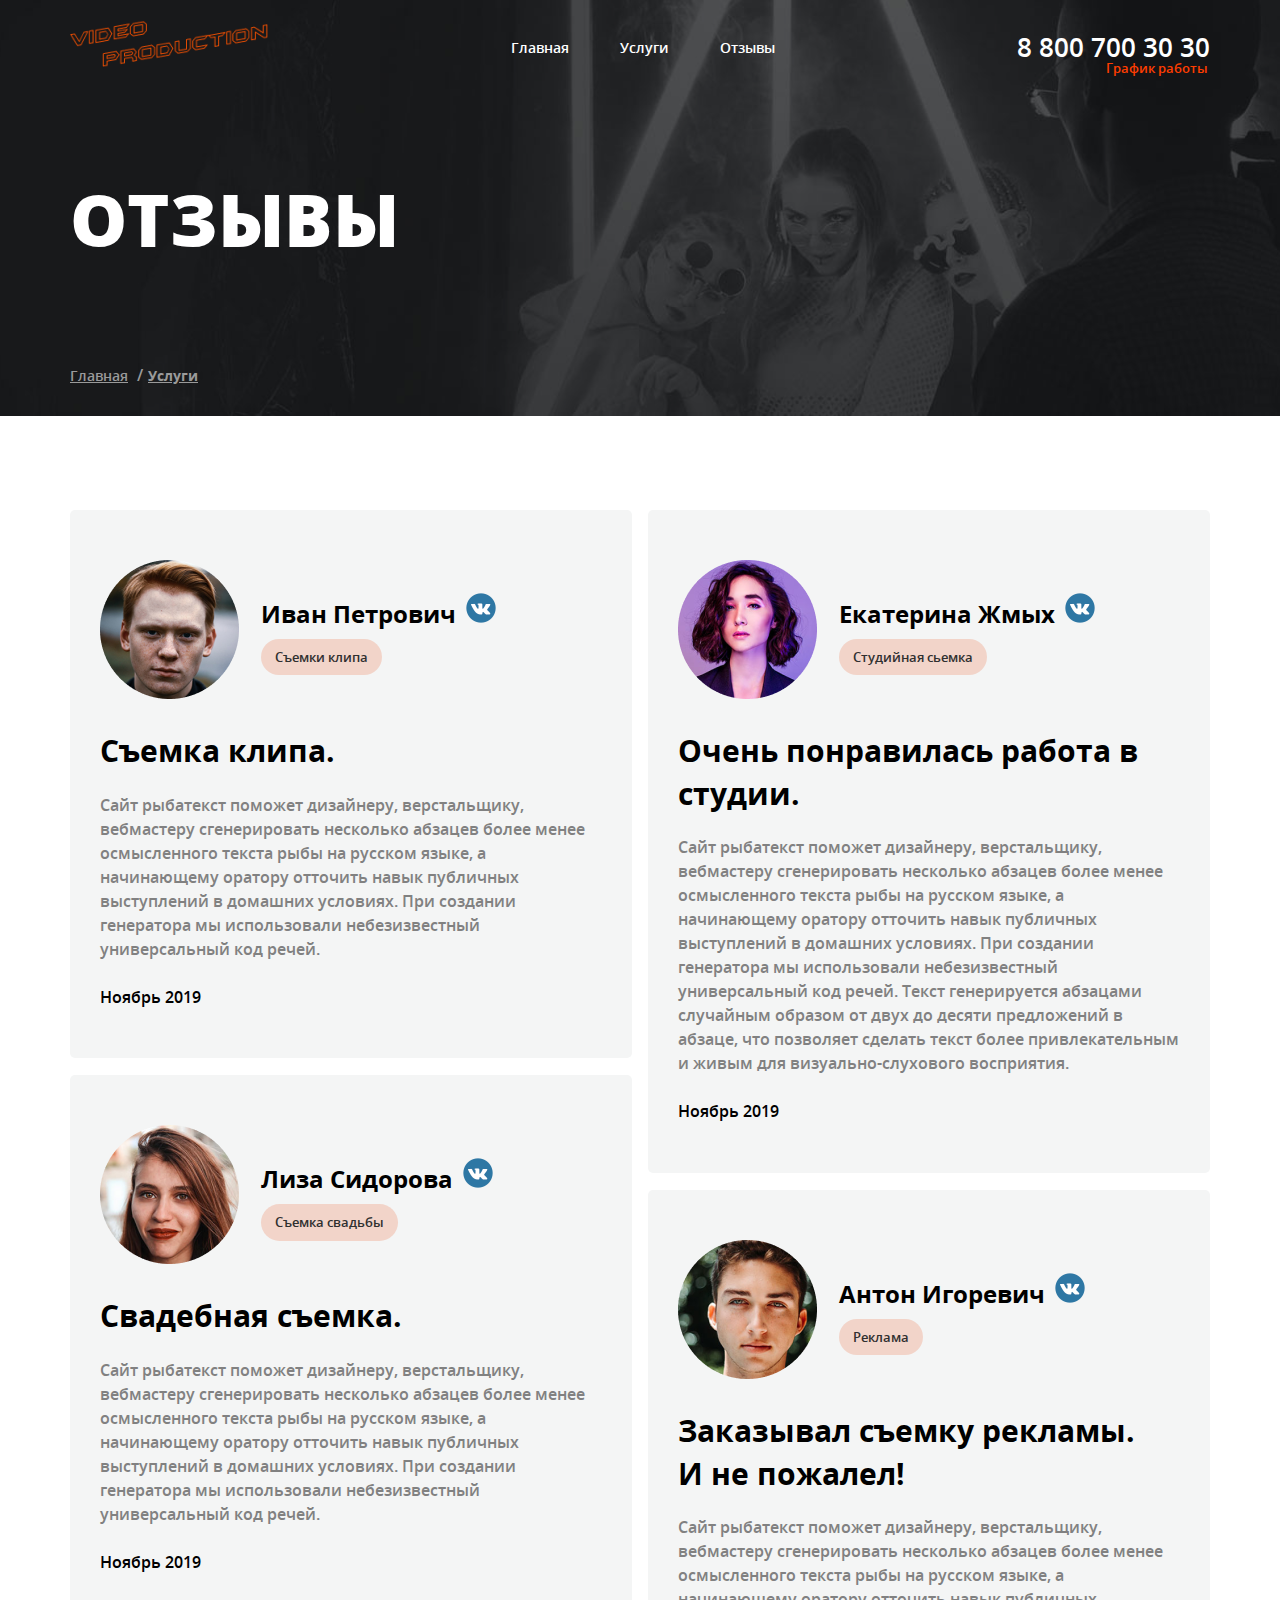
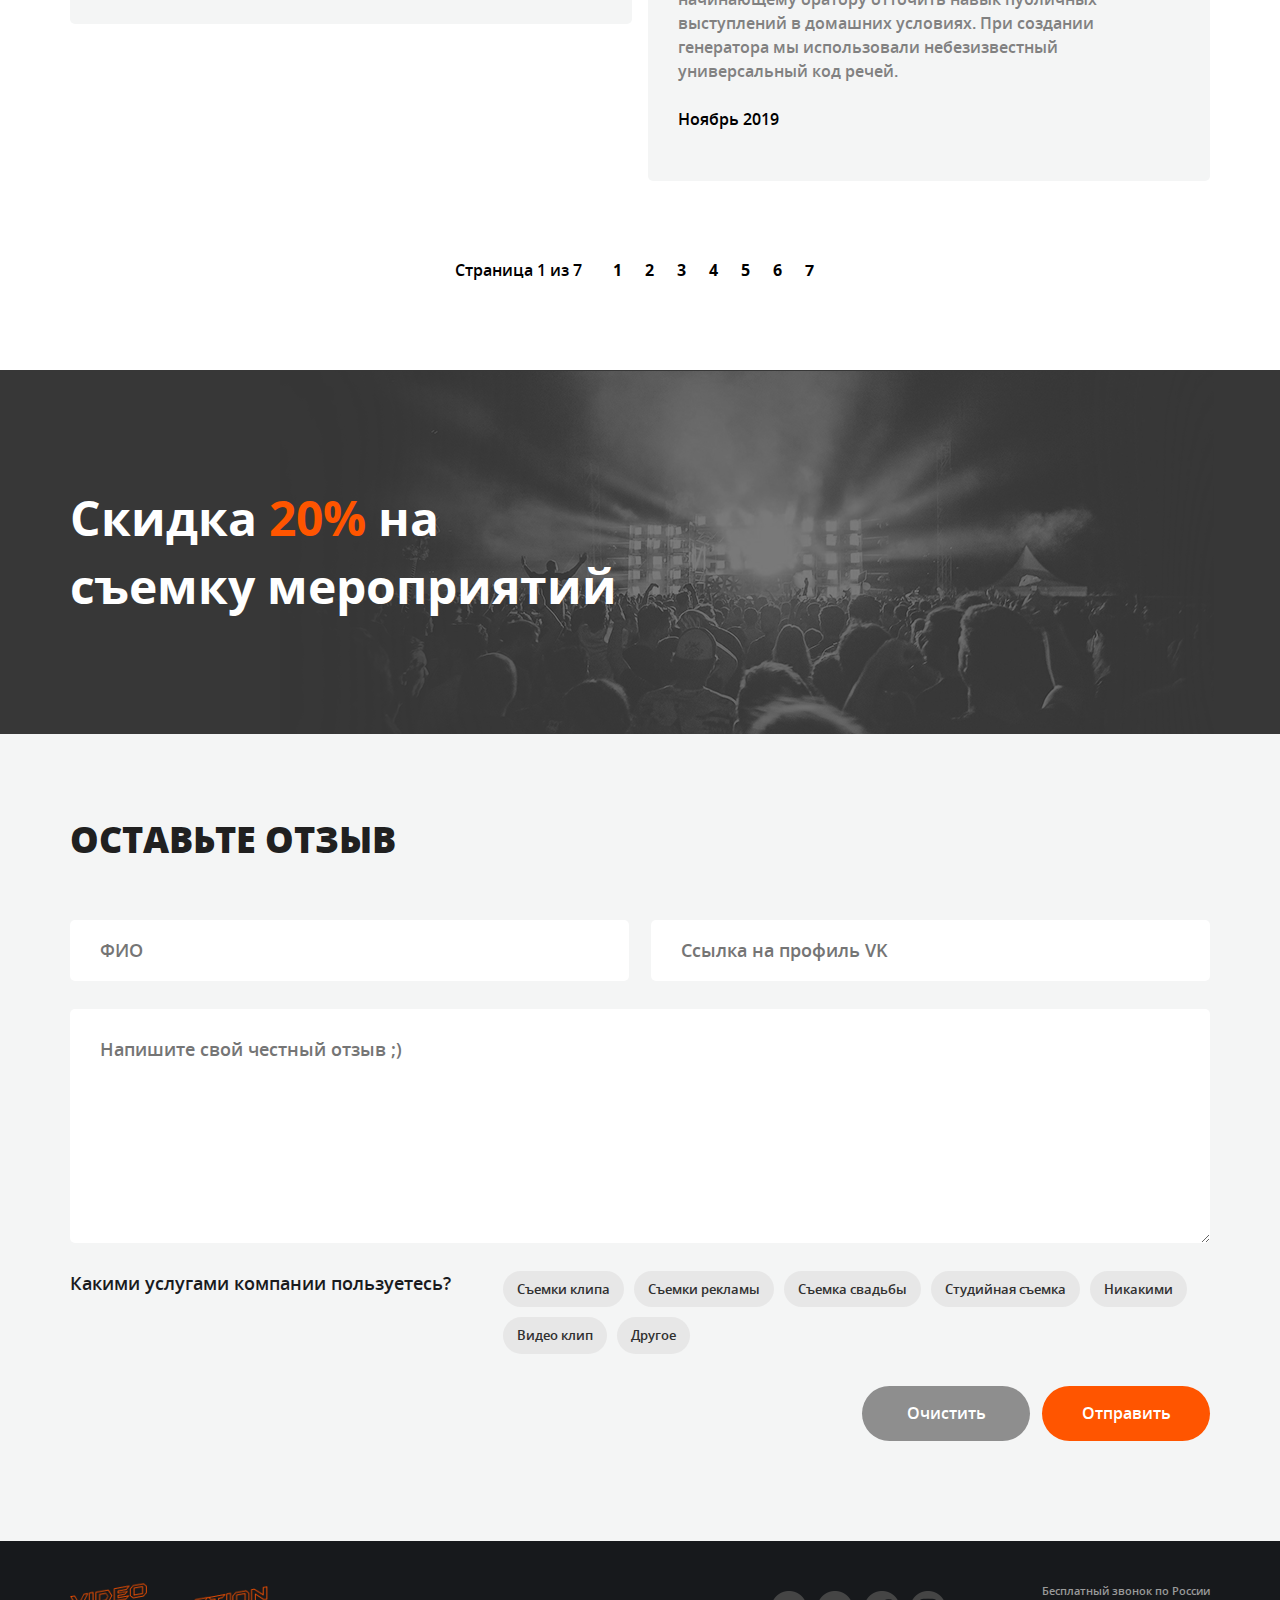
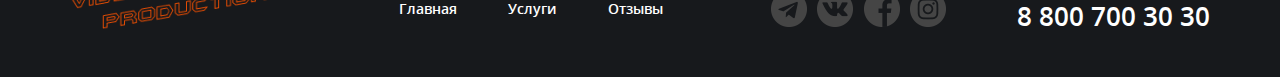
==== rewiew.html @ 9eeac3bb "Add files via upload" ====
<!DOCTYPE html>
<html lang="ru">

<head>
    <meta charset="UTF-8">
    <meta name="viewport" content="width=1200, initial-scale=1.0">
    <title>Rewiews</title>
    <link rel="stylesheet" href="./main.css">
</head>

<body>
    <div class="wrapper wrapper-rewiewpage">
        <section class="section section-page-topline">
            <div class="container container-page-header">
                <header class="header">
                    <a href="./index.html" class="logo">
                        <img src="./img/logo/logo.png" alt="logo" class="logo__pic">
                    </a>
                    <nav class="menu">
                        <ul class="menu__list">
                            <li class="menu__item">
                                <a href="./main.html" class="menu__link">Главная</a>
                            </li>
                            <li class="menu__item">
                                <a href="./services.html" class="menu__link">Услуги</a>
                            </li>
                            <li class="menu__item">
                                <a href="./rewiew.html" class="menu__link">Отзывы</a>
                            </li>
                        </ul>
                    </nav>
                    <address class="contacts">
                        <a href="tel:+78007003030" class="contacts__phone">8 800 700 30 30</a>
                        <div class="contacts__workhours">
                            <div class="contacts__tooltip">График работы</div>
                            <div class="dropdown"><b>пн-вс: 09:00 - 20:00</b> Обед: 14:00-14:30</div>
                        </div>
                    </address>
                </header>
                <h1 class="page-main-title">Отзывы</h1>
                <nav class="breadcrumps">
                    <ul class="breadcrumps__list">
                        <li class="breadcrumps__item"><a href="./index.html" class="breadcrumps__link">Главная</a>
                        </li>
                        <li class="breadcrumps__item breadcrumps__item-active"><a href="./services.html"
                                class="breadcrumps__link">Услуги</a>
                        </li>
                    </ul>
                </nav>
            </div>
        </section>
        <section class="section section-page-content">
            <div class="container container-rewiew-page-content">
                <div class="rewiews">
                    <ul class="rewiews__list">
                        <li class="rewiews__item">
                            <div class="rewiews__desc">
                                <img src="./img/account-photo/man-1.png" alt="photo" class="rewiews-photo">
                                <div class="rewiews__user">
                                    <div class="rewiews__name"><a href="" class="rewiews__name-link">Иван Петрович</a>
                                    </div>
                                    <div class="rewiews__tag-item tag tag-pink">Съемки клипа</div>
                                </div>
                            </div>
                            <h3 class="rewiews__account-title">Съемка клипа.</h3>
                            <div class="rewiews__account-text">
                                <p>Сайт рыбатекст поможет дизайнеру, верстальщику, вебмастеру сгенерировать несколько
                                    абзацев более менее осмысленного текста рыбы на русском языке, а начинающему оратору
                                    отточить навык публичных выступлений в домашних условиях. При создании генератора мы
                                    использовали небезизвестный универсальный код речей. </p>
                            </div>
                            <div class="rewiews__account-date">Ноябрь 2019</div>
                        </li>
                        <li class="rewiews__item">
                            <div class="rewiews__desc">
                                <img src="./img/account-photo/woman-1.png" alt="photo" class="rewiews-photo">
                                <div class="rewiews__user">
                                    <div class="rewiews__name"><a href="" class="rewiews__name-link">Лиза Сидорова</a>
                                    </div>
                                    <div class="rewiews__tag-item tag tag-pink">Съемка свадьбы</div>
                                </div>
                            </div>
                            <h3 class="rewiews__account-title">Свадебная съемка.</h3>
                            <div class="rewiews__account-text">
                                <p>Сайт рыбатекст поможет дизайнеру, верстальщику, вебмастеру сгенерировать несколько
                                    абзацев более менее осмысленного текста рыбы на русском языке, а начинающему оратору
                                    отточить навык публичных выступлений в домашних условиях. При создании генератора мы
                                    использовали небезизвестный универсальный код речей. </p>
                            </div>
                            <div class="rewiews__account-date">Ноябрь 2019</div>
                        </li>
                        <li class="rewiews__item">
                            <div class="rewiews__desc">
                                <img src="./img/account-photo/woman-2.png" alt="photo" class="rewiews-photo">
                                <div class="rewiews__user">
                                    <div class="rewiews__name"><a href="" class="rewiews__name-link">Екатерина Жмых</a>
                                    </div>
                                    <div class="rewiews__tag-item tag tag-pink">Студийная сьемка</div>
                                </div>
                            </div>
                            <h3 class="rewiews__account-title">Очень понравилась работа
                                в студии.</h3>
                            <div class="rewiews__account-text">
                                <p>Сайт рыбатекст поможет дизайнеру, верстальщику, вебмастеру сгенерировать несколько
                                    абзацев более менее осмысленного текста рыбы на русском языке, а начинающему оратору
                                    отточить навык публичных выступлений в домашних условиях. При создании генератора мы
                                    использовали небезизвестный универсальный код речей. Текст генерируется абзацами
                                    случайным образом от двух до десяти предложений в абзаце, что позволяет сделать
                                    текст более привлекательным и живым для визуально-слухового восприятия.</p>
                            </div>
                            <div class="rewiews__account-date">Ноябрь 2019</div>
                        </li>
                        <li class="rewiews__item">
                            <div class="rewiews__desc">
                                <img src="./img/account-photo/man-2.png" alt="photo" class="rewiews-photo">
                                <div class="rewiews__user">
                                    <div class="rewiews__name"><a href="" class="rewiews__name-link">Антон Игоревич</a>
                                    </div>
                                    <div class="rewiews__tag-item tag tag-pink">Реклама</div>
                                </div>
                            </div>
                            <h3 class="rewiews__account-title">Заказывал съемку рекламы.
                                И не пожалел!</h3>
                            <div class="rewiews__account-text">
                                <p>Сайт рыбатекст поможет дизайнеру, верстальщику, вебмастеру сгенерировать несколько
                                    абзацев более менее осмысленного текста рыбы на русском языке, а начинающему оратору
                                    отточить навык публичных выступлений в домашних условиях. При создании генератора мы
                                    использовали небезизвестный универсальный код речей.</p>
                            </div>
                            <div class="rewiews__account-date">Ноябрь 2019</div>
                        </li>
                    </ul>
                </div>
                <nav class="paginator paginator-rewiew-page">
                    <div class="paginator__display paginator__display-rewiew-page">Страница 1 из 7</div>
                    <ul class="paginator__list">
                        <li class="paginator__item paginator__item-paginator-rew"><a href="#"
                                class="paginator__link paginator__link-services">1</a>
                        </li>
                        <li class="paginator__item paginator__item-paginator-rew"><a href="#"
                                class="paginator__link paginator__link-services">2</a>
                        </li>
                        <li class="paginator__item paginator__item-paginator-rew"><a href="#"
                                class="paginator__link paginator__link-services">3</a>
                        </li>
                        <li class="paginator__item paginator__item-paginator-rew"><a href="#"
                                class="paginator__link paginator__link-services">4</a>
                        </li>
                        <li class="paginator__item paginator__item-paginator-rew"><a href="#"
                                class="paginator__link paginator__link-services">5</a>
                        </li>
                        <li class="paginator__item paginator__item-paginator-rew"><a href="#"
                                class="paginator__link paginator__link-services">6</a>
                        </li>
                        <li class="paginator__item paginator__item-paginator-rew"><a href="#"
                                class="paginator__link paginator__link-services">7</a>
                        </li>
                    </ul>
                </nav>
            </div>
        </section>
        <section class="section section-discount">
            <div class="container container-discount">
                <div class="discount">
                    <div class="discount__content">
                        <h2 class="discount__item">Скидка <span class="discount__item-colored">20%</span> на съемку
                            мероприятий</h2>
                    </div>
                </div>
            </div>
        </section>
        <section class="section section-grey-inner">
            <div class="container container-rewiew-page-form">
                <div class="form">
                    <h2 class="form__title">Оставьте отзыв</h2>
                    <form class="form__content">
                        <div class="form__row">
                            <input type="text" placeholder="ФИО" class="form__input">
                            <input type="text" placeholder="Ссылка на профиль VK" class="form__input">
                        </div>
                        <div class="form__row">
                            <textarea class="form__input form__input-textarea"
                                placeholder="Напишите свой честный отзыв ;)"></textarea>
                        </div>
                        <div class="form__controls">
                            <div class="form__controls-title">Какими услугами компании пользуетесь?</div>
                            <ul class="controls">
                                <li class="controls__item">
                                    <label class="control__elem">
                                        <input type="checkbox" class="controls__checkbox">
                                        <div class="tag controls__tag">Съемки клипа</div>
                                    </label>
                                </li>
                                <li class="controls__item">
                                    <label class="control__elem">
                                        <input type="checkbox" class="controls__checkbox">
                                        <div class="tag controls__tag">Съемки рекламы</div>
                                    </label>
                                </li>
                                <li class="controls__item">
                                    <label class="control__elem">
                                        <input type="checkbox" class="controls__checkbox">
                                        <div class="tag controls__tag">Съемка свадьбы</div>
                                    </label>
                                </li>
                                <li class="controls__item">
                                    <label class="control__elem">
                                        <input type="checkbox" class="controls__checkbox">
                                        <div class="tag controls__tag">Студийная съемка</div>
                                    </label>
                                </li>
                                <li class="controls__item">
                                    <label class="control__elem">
                                        <input type="checkbox" class="controls__checkbox">
                                        <div class="tag controls__tag">Никакими</div>
                                    </label>
                                </li>
                                <li class="controls__item">
                                    <label class="control__elem">
                                        <input type="checkbox" class="controls__checkbox">
                                        <div class="tag controls__tag">Видео клип</div>
                                    </label>
                                </li>
                                <li class="controls__item">
                                    <label class="control__elem">
                                        <input type="checkbox" class="controls__checkbox">
                                        <div class="tag controls__tag">Другое</div>
                                    </label>
                                </li>
                            </ul>
                        </div>
                        <div class="controls__button">
                            <button type="reset" class="button button-grey">Очистить</button>
                            <button type="submit" class="button button-orange">Отправить</button>
                        </div>
                    </form>
                </div>
            </div>
        </section>
        <section class="section section-service-page-footer">
            <div class="container">
                <footer class="footer">
                    <div class="footer__col">
                        <a href="./index.html" class="logo logo__footer">
                            <img src="./img/logo/logo.png" alt="" class="logo__pic">
                        </a>
                        <nav class="menu">
                            <ul class="menu__list">
                                <li class="menu__item">
                                    <a href="./main.html" class="menu__link">Главная</a>
                                </li>
                                <li class="menu__item">
                                    <a href="./services.html" class="menu__link">Услуги</a>
                                </li>
                                <li class="menu__item">
                                    <a href="./rewiew.html" class="menu__link">Отзывы</a>
                                </li>
                            </ul>
                        </nav>
                    </div>
                    <div class="footer__col footer__col-right-pos">
                        <ul class="social">
                            <li class="social__item social__item-icon-teleg">
                                <a href="https://web.telegram.org/" class="social__link" target="_blank"></a>
                            </li>
                            <li class="social__item social__item-icon-vk">
                                <a href="https://vk.com/" class="social__link" target="_blank"></a>
                            </li>
                            <li class="social__item social__item-icon-fb">
                                <a href="https://www.facebook.com/" class="social__link" target="_blank"></a>
                            </li>
                            <li class="social__item social__item-icon-inst">
                                <a href="https://www.instagram.com/" class="social__link" target="_blank"></a>
                            </li>
                        </ul>
                        <address class="bot-contacts">
                            <div class="contacts__cost">Бесплатный звонок по России</div>
                            <a href="tel:+78007003030" class="contacts__phone">8 800 700 30 30</a>
                        </address>
                    </div>
                </footer>
            </div>
        </section>
    </div>
</body>

</html>
---- main.css ----
@import url('./layout/normalize.css');
@import url('./layout/base.css');
@import url('./layout/fonts.css');


@import url('./blocks/menu/header.css');
@import url('./blocks/mainpage/mainpage-title.css');
@import url('./blocks/mainpage/mainpage-offers.css');
@import url('./blocks/mainpage/mainpage-news.css');
@import url('./blocks/menu/paginator.css');
@import url('./blocks/mainpage/mainpage-about.css');
@import url('./blocks/menu/footer.css');
@import url('./blocks/menu/btn.css');
@import url('./blocks/servicepage/servicepage-title.css');
@import url('./blocks/menu/breadcrumps.css');
@import url('./blocks/servicepage/partners.css');
@import url('./blocks/servicepage/servicepage-content.css');
@import url('./blocks/menu/welcome.css');
@import url('./blocks/rewiewpage/rewiewpage-content.css');
@import url('./blocks/rewiewpage/reweiwpage-discount.css');
@import url('./blocks/rewiewpage/rewiewpage-form.css');
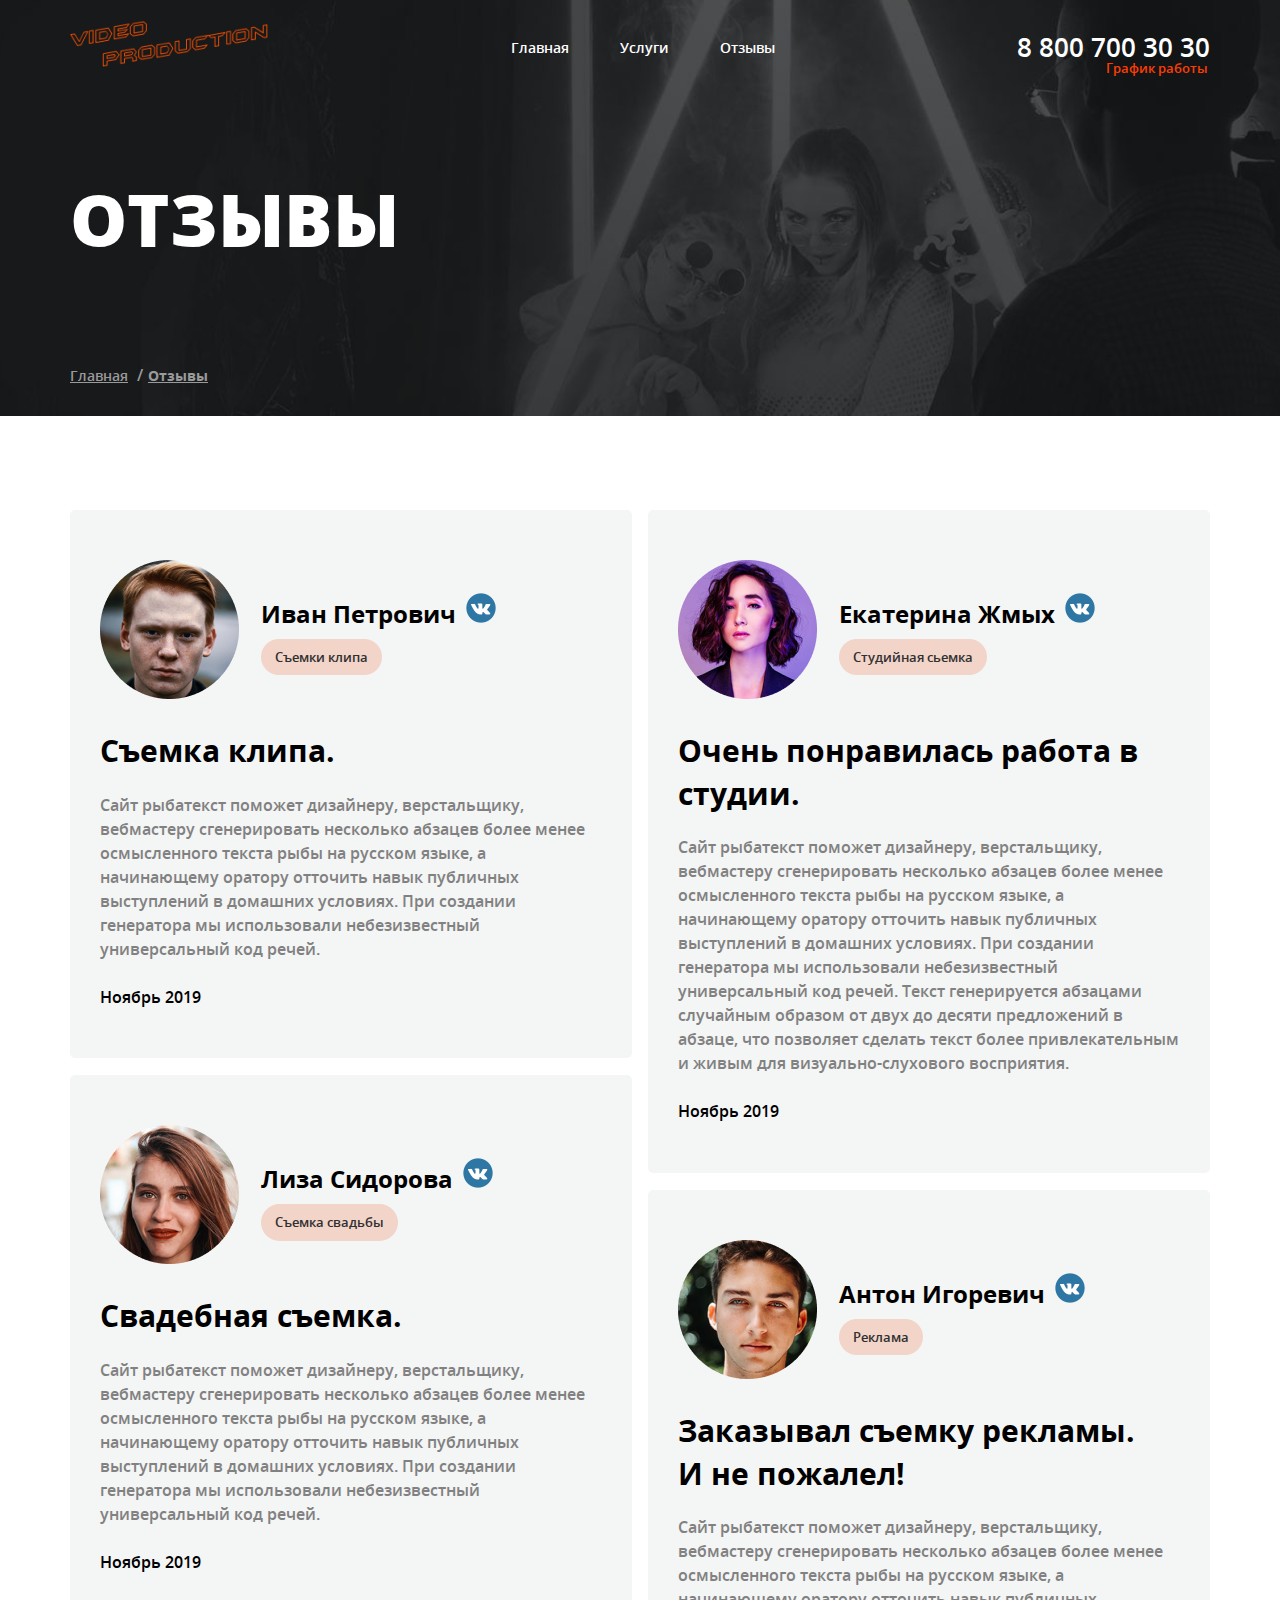
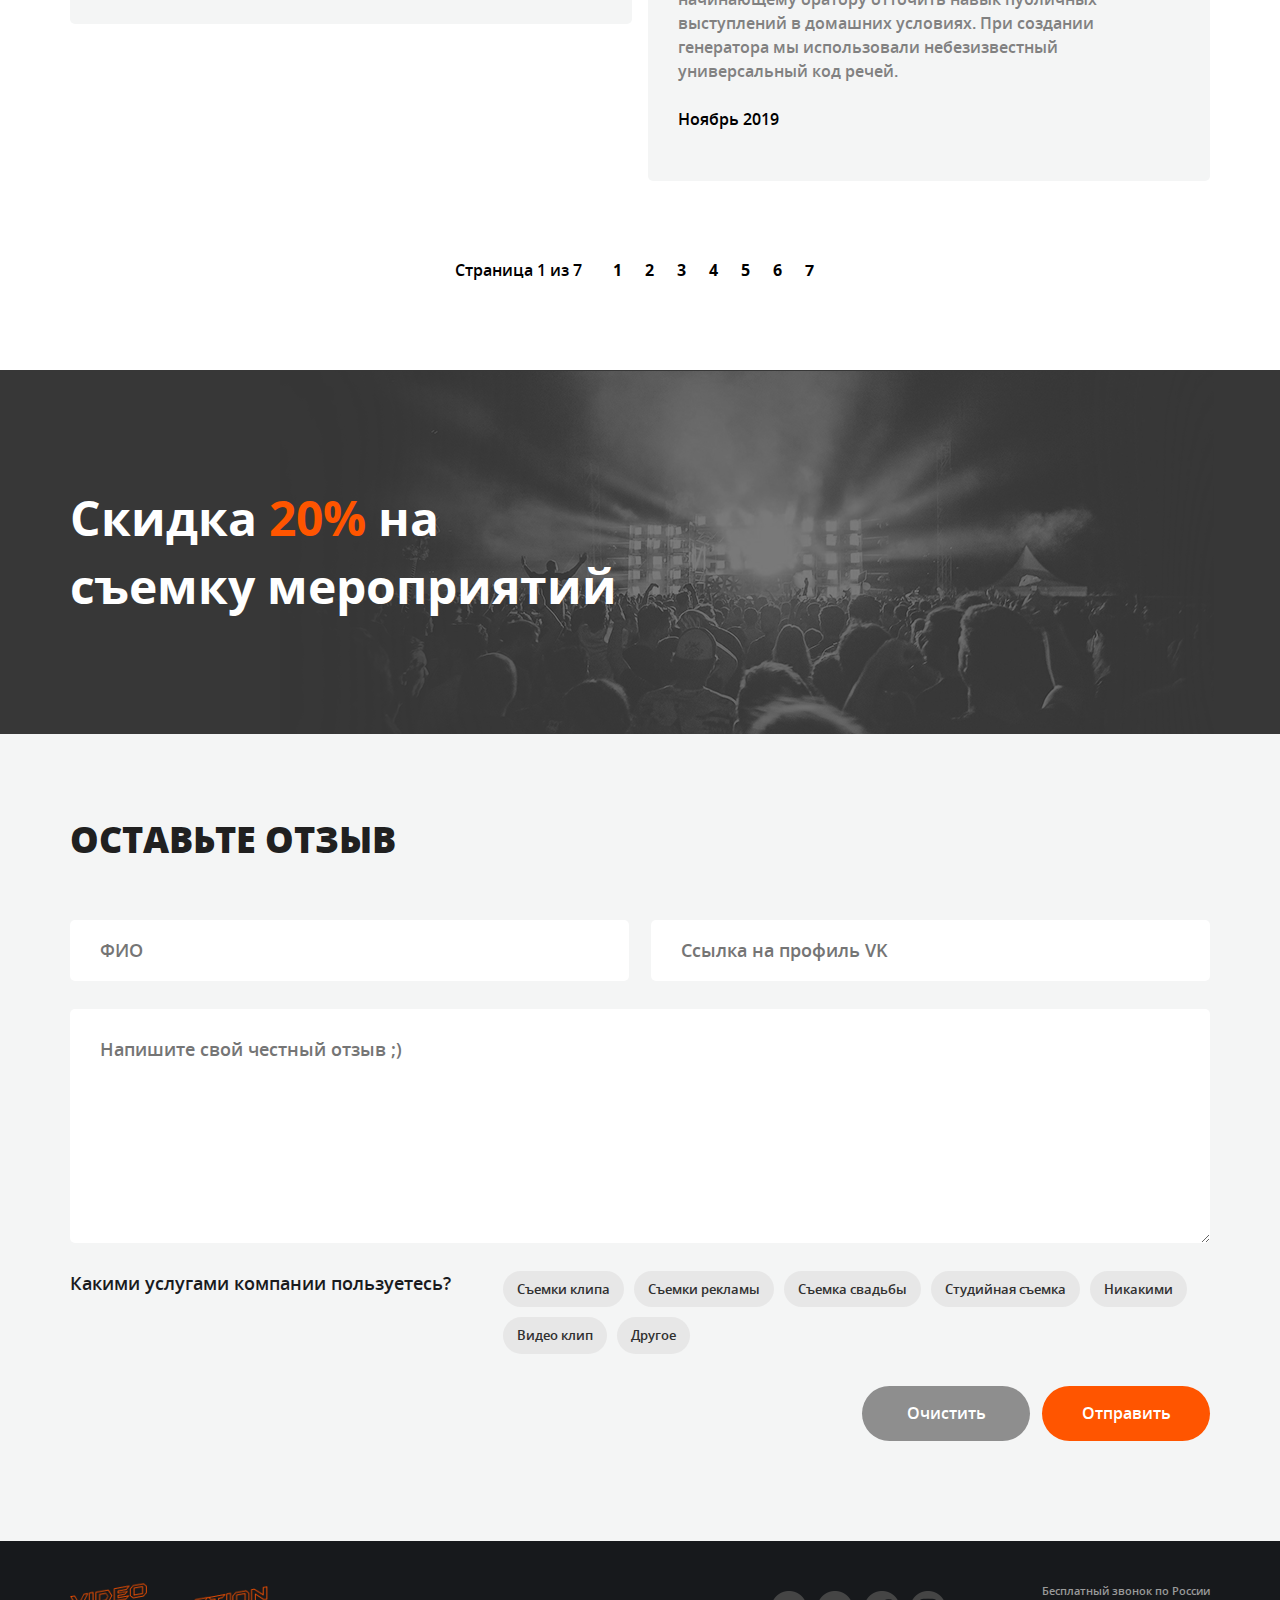
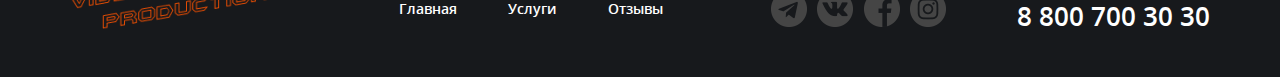
==== commit 4e83f944: "Add files via upload" ====
--- a/rewiew.html
+++ b/rewiew.html
@@ -40,10 +40,10 @@
                 <h1 class="page-main-title">Отзывы</h1>
                 <nav class="breadcrumps">
                     <ul class="breadcrumps__list">
-                        <li class="breadcrumps__item"><a href="./index.html" class="breadcrumps__link">Главная</a>
+                        <li class="breadcrumps__item"><a href="./main.html" class="breadcrumps__link">Главная</a>
                         </li>
                         <li class="breadcrumps__item breadcrumps__item-active"><a href="./services.html"
-                                class="breadcrumps__link">Услуги</a>
+                                class="breadcrumps__link">Отзывы</a>
                         </li>
                     </ul>
                 </nav>
